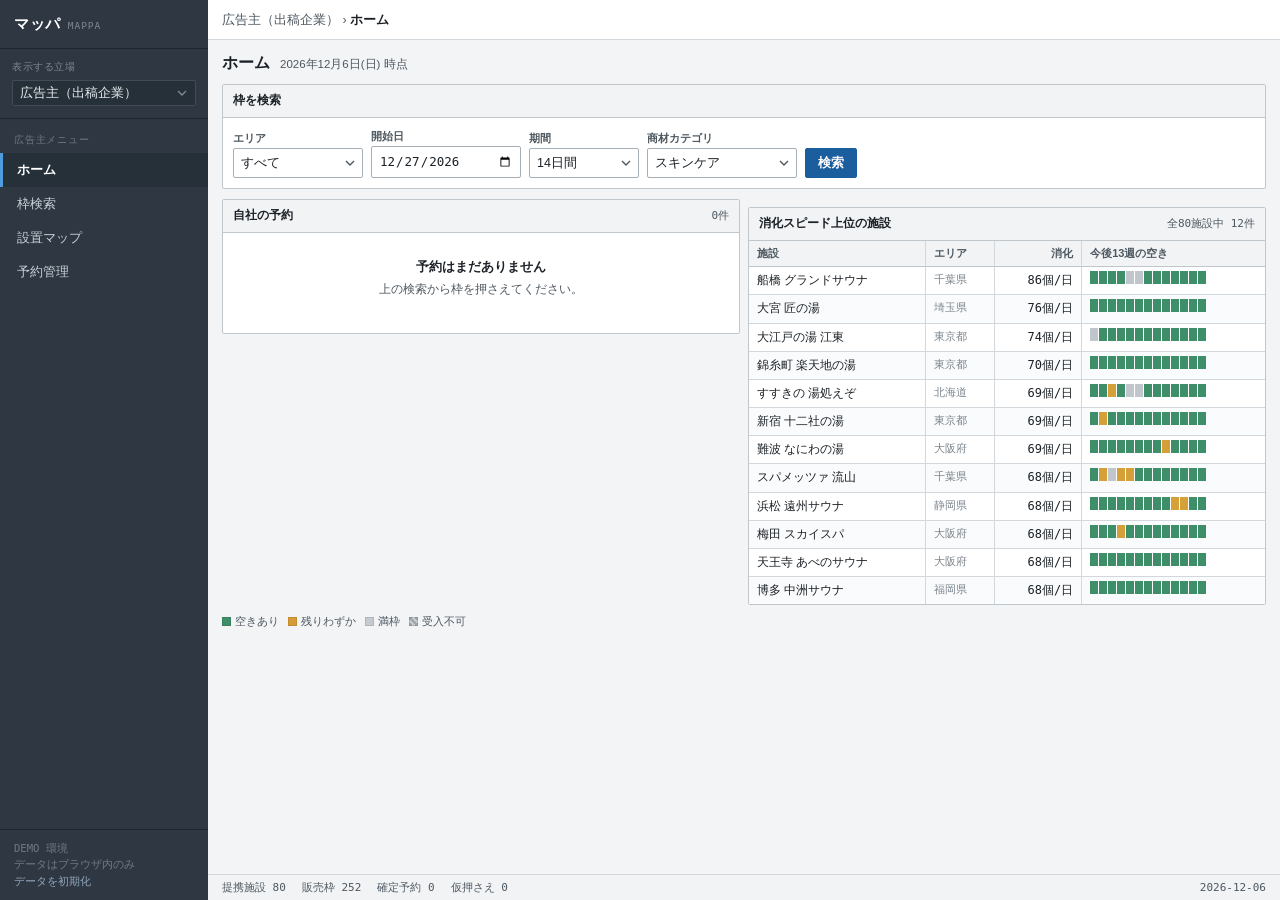
==== index.html @ 31c15dc3 "地図のレビュー指摘を修正 - 地図インスタンスを画面再描画から切り離し、作り直さない構造へ   Leaflet は map.remove() を呼ばない限り window の resize リスナが残" ====
<!doctype html>
<html lang="ja">
<head>
<meta charset="utf-8">
<meta name="viewport" content="width=device-width, initial-scale=1, viewport-fit=cover">
<title>マッパ ｜ 温浴施設プロモーション枠 予約管理</title>
<meta name="description" content="温浴施設のサンプリング枠・掲出枠の空き状況の確認、予約、決済、施設側の受入枠管理までを一元化する社内向け業務システムです。">
<meta name="robots" content="noindex, nofollow">
<meta name="theme-color" content="#1A2227">
<link rel="icon" href="data:image/svg+xml,%3Csvg xmlns='http://www.w3.org/2000/svg' viewBox='0 0 32 32'%3E%3Crect width='32' height='32' rx='4' fill='%231A2227'/%3E%3Ctext x='16' y='22' font-size='15' font-family='monospace' font-weight='bold' text-anchor='middle' fill='%23FFFFFF'%3EM%3C/text%3E%3C/svg%3E">
<link rel="stylesheet" href="./assets/styles.css?v=12">
</head>
<body>
<div id="app">
  <div class="wrap">
    <div class="skel" style="height:20px;width:180px;margin-bottom:12px"></div>
    <div class="skel" style="height:220px"></div>
  </div>
</div>
<div id="toast" role="status" aria-live="polite"></div>
<noscript>
  <div class="wrap"><div class="panel"><div class="panel-bd">
    <h3>JavaScript を有効にしてください</h3>
    <p class="muted">このシステムは JavaScript で動作します。</p>
  </div></div></div>
</noscript>
<script type="module" src="./assets/app.js?v=12"></script>
</body>
</html>
---- assets/styles.css ----
/* マッパ — 業務システムUI
   左サイドメニュー + ツールバー + 罫線グリッド + ステータスバー。 */

:root {
  color-scheme: light;

  --bg: #F2F4F6;
  --surface: #FFFFFF;
  --head: #F1F3F5;
  --head-2: #E8EBEE;
  --zebra: #FAFBFC;

  --ink: #1B2126;
  --ink-2: #4E5860;
  --ink-3: #7C858D;

  --line: #D3D8DD;
  --line-2: #BFC6CC;
  --line-3: #A6AEB6;

  --blue: #1B5E9E;
  --blue-d: #164F86;
  --blue-l: #E8F0F8;
  --blue-row: #EAF2FA;

  --ok: #1C7C4A;   --ok-bg: #E6F3EB;
  --warn: #8A5A08; --warn-bg: #FBF1DC;
  --bad: #A33227;  --bad-bg: #FAE9E7;
  --info: #1B5E9E; --info-bg: #E8F0F8;

  --side: #2F3742;
  --side-2: #263039;
  --side-ink: #C9D1D9;

  --r: 2px;
  --mono: ui-monospace, SFMono-Regular, "SF Mono", Menlo, Consolas, monospace;
  --sans: -apple-system, BlinkMacSystemFont, "Hiragino Kaku Gothic ProN", "Yu Gothic Medium",
          "Noto Sans JP", "Segoe UI", Meiryo, sans-serif;

  --sidew: 208px;
  --topbar: 40px;
  --statusbar: 26px;
}

* { box-sizing: border-box; }
@media (prefers-reduced-motion: reduce) { * { animation: none !important; transition: none !important; } }

html, body { height: 100%; }
body {
  margin: 0; background: var(--bg); color: var(--ink);
  font-family: var(--sans); font-size: 13px; line-height: 1.6;
  -webkit-font-smoothing: antialiased;
}
h1, h2, h3, h4 { margin: 0; line-height: 1.4; font-weight: 600; }
h1 { font-size: 16px; } h2 { font-size: 14px; } h3 { font-size: 13px; } h4 { font-size: 12px; }
p { margin: 0 0 9px; }
a { color: var(--blue); text-decoration: none; }
a:hover { text-decoration: underline; }
:focus-visible { outline: 2px solid var(--blue); outline-offset: 1px; }
img { max-width: 100%; }
[hidden] { display: none !important; }
.num, .mono { font-family: var(--mono); font-variant-numeric: tabular-nums; }
.muted { color: var(--ink-2); }
.dim { color: var(--ink-3); }
.tiny { font-size: 11px; }
.center { text-align: center; } .right { text-align: right; } .nowrap { white-space: nowrap; }

/* ================= アプリシェル ================= */
#app { min-height: 100%; }
.app { display: grid; grid-template-columns: var(--sidew) minmax(0, 1fr); min-height: 100vh; }

.side {
  background: var(--side); color: var(--side-ink); display: flex; flex-direction: column;
  position: sticky; top: 0; height: 100vh; overflow-y: auto;
}
.side-brand {
  padding: 12px 14px; border-bottom: 1px solid #1D242B; display: flex;
  align-items: baseline; gap: 7px; color: #fff; font-size: 15px; font-weight: 700; letter-spacing: .04em;
}
.side-brand span { font-family: var(--mono); font-size: 9.5px; color: #7C8894; font-weight: 400; letter-spacing: .1em; }
.side-role { padding: 10px 12px 12px; border-bottom: 1px solid #1D242B; }
.side-role .lb { font-size: 10px; color: #7C8894; letter-spacing: .06em; display: block; margin-bottom: 5px; }
.side-role select {
  width: 100%; background: var(--side-2); color: #E6EAEE; border: 1px solid #414C58;
  border-radius: var(--r); padding: 5px 7px; font-family: inherit; font-size: 12.5px;
  appearance: none;
  background-image: url("data:image/svg+xml,%3Csvg xmlns='http://www.w3.org/2000/svg' width='10' height='6'%3E%3Cpath d='M1 1l4 4 4-4' stroke='%237C8894' stroke-width='1.4' fill='none'/%3E%3C/svg%3E");
  background-repeat: no-repeat; background-position: right 8px center;
}
.side-group {
  padding: 13px 14px 5px; font-size: 10px; color: #6F7A86; letter-spacing: .08em;
}
.side nav a {
  display: flex; align-items: center; gap: 8px; padding: 7px 14px; color: var(--side-ink);
  font-size: 12.5px; border-left: 3px solid transparent;
}
.side nav a:hover { background: var(--side-2); color: #fff; text-decoration: none; }
.side nav a.on { background: var(--side-2); color: #fff; border-left-color: #4E9BE0; font-weight: 700; }
.side nav a .cnt { margin-left: auto; font-family: var(--mono); font-size: 10.5px; color: #7C8894; }
.side-foot {
  margin-top: auto; padding: 10px 14px; border-top: 1px solid #1D242B;
  font-size: 10.5px; color: #6F7A86; font-family: var(--mono);
}
.side-foot a { color: #8FA6BC; }

.main { display: flex; flex-direction: column; min-width: 0; }
.topbar {
  height: var(--topbar); background: var(--surface); border-bottom: 1px solid var(--line);
  display: flex; align-items: center; gap: 10px; padding: 0 14px; position: sticky; top: 0; z-index: 40;
}
.topbar .crumbs { font-size: 12.5px; color: var(--ink-2); }
.topbar .crumbs b { color: var(--ink); font-weight: 600; }
.topbar .sp { flex: 1; }
.topbar .meta { font-family: var(--mono); font-size: 11px; color: var(--ink-3); }
.content { flex: 1; padding: 12px 14px 20px; min-width: 0; }
.statusbar {
  height: var(--statusbar); background: var(--head); border-top: 1px solid var(--line);
  display: flex; align-items: center; gap: 16px; padding: 0 14px;
  font-size: 11px; color: var(--ink-2); font-family: var(--mono);
  position: sticky; bottom: 0; z-index: 30;
}
.statusbar .sp { flex: 1; }

@media (max-width: 860px) {
  .app { grid-template-columns: 1fr; }
  .side { position: static; height: auto; }
  .side nav { display: flex; flex-wrap: wrap; }
  .side nav a { border-left: 0; border-bottom: 3px solid transparent; padding: 8px 12px; }
  .side nav a.on { border-left: 0; border-bottom-color: #4E9BE0; }
  .side-group { display: none; }
  .side-foot { display: none; }
}

/* ================= 見出し・ツールバー ================= */
.page-head { display: flex; align-items: baseline; gap: 10px; margin-bottom: 10px; flex-wrap: wrap; }
.page-head h1 { font-size: 16px; }
.page-head .sub { font-size: 11.5px; color: var(--ink-2); }
.crumb { font-size: 11.5px; color: var(--ink-3); margin-bottom: 7px; }
.wrap { max-width: 1500px; }
.wrap-narrow { max-width: 860px; }
.row { display: flex; gap: 8px; align-items: center; }
.row-wrap { flex-wrap: wrap; }
.spread { display: flex; justify-content: space-between; align-items: center; gap: 10px; }
.stack { display: grid; gap: 8px; }
.grid2 { display: grid; grid-template-columns: 1fr 1fr; gap: 8px; align-items: start; }
@media (max-width: 700px) { .grid2 { grid-template-columns: 1fr; } }

/* ================= パネル ================= */
.panel { background: var(--surface); border: 1px solid var(--line-2); border-radius: var(--r); }
.panel + .panel { margin-top: 8px; }
.panel-hd {
  display: flex; align-items: center; gap: 8px; padding: 6px 10px; min-height: 30px;
  background: var(--head); border-bottom: 1px solid var(--line-2);
  font-size: 12px; font-weight: 700; color: var(--ink);
}
.panel-hd .count { margin-left: auto; font-family: var(--mono); font-size: 11px; color: var(--ink-2); font-weight: 400; }
.panel-bd { padding: 10px; }
.panel-bd.flush { padding: 0; }
.card { background: var(--surface); border: 1px solid var(--line-2); border-radius: var(--r); padding: 10px; }
.toolbar {
  display: flex; align-items: flex-end; gap: 10px; flex-wrap: wrap;
  padding: 8px 10px; background: var(--head); border-bottom: 1px solid var(--line-2);
}
.toolbar .sp { flex: 1; }

/* ================= ボタン ================= */
.btn {
  display: inline-flex; align-items: center; justify-content: center; gap: 5px;
  padding: 5px 12px; border-radius: var(--r); border: 1px solid var(--blue);
  font-size: 12.5px; font-weight: 600; cursor: pointer; font-family: inherit;
  background: var(--blue); color: #fff; white-space: nowrap; line-height: 1.5; min-height: 26px;
}
.btn:hover { background: var(--blue-d); border-color: var(--blue-d); color: #fff; text-decoration: none; }
.btn:active { background: #123F6D; }
.btn[disabled] { background: #E4E7EA; border-color: var(--line-2); color: var(--ink-3); cursor: not-allowed; }
.btn-ghost { background: var(--surface); color: var(--ink); border-color: var(--line-2); }
.btn-ghost:hover { background: var(--head); color: var(--ink); border-color: var(--line-3); }
.btn-danger { background: var(--bad); border-color: var(--bad); }
.btn-danger:hover { background: #8A2A20; border-color: #8A2A20; }
.btn-sm { padding: 2px 8px; font-size: 11.5px; min-height: 22px; }
.btn-lg { padding: 8px 16px; font-size: 13px; width: 100%; }
.btngroup { display: inline-flex; }
.btngroup .btn { border-radius: 0; margin-left: -1px; }
.btngroup .btn:first-child { border-radius: var(--r) 0 0 var(--r); margin-left: 0; }
.btngroup .btn:last-child { border-radius: 0 var(--r) var(--r) 0; }

/* ================= タグ ================= */
.tag {
  display: inline-flex; align-items: center; gap: 3px; padding: 0 5px;
  border-radius: var(--r); font-size: 10.5px; font-weight: 700; line-height: 17px;
  background: #EDF0F2; color: var(--ink-2); border: 1px solid var(--line-2); white-space: nowrap;
}
.tag-accent { background: var(--blue-l); color: var(--blue); border-color: #B6CDE3; }
.tag-ok { background: var(--ok-bg); color: var(--ok); border-color: #ADD3BE; }
.tag-warn { background: var(--warn-bg); color: var(--warn); border-color: #DFC694; }
.tag-danger { background: var(--bad-bg); color: var(--bad); border-color: #E2B7B1; }
.tag-info { background: var(--info-bg); color: var(--info); border-color: #B6CDE3; }
.tag-plain { background: none; border-color: var(--line); color: var(--ink-3); font-weight: 400; }

/* ================= フォーム ================= */
label.f { display: block; font-size: 10.5px; font-weight: 700; color: var(--ink-2); margin-bottom: 2px; }
.inp, select.inp, textarea.inp {
  width: 100%; padding: 4px 7px; border-radius: var(--r);
  border: 1px solid var(--line-3); background: var(--surface); color: var(--ink);
  font-family: inherit; font-size: 12.5px; line-height: 1.6; min-height: 26px;
}
.inp:focus { outline: none; border-color: var(--blue); box-shadow: 0 0 0 2px var(--blue-l); }
input[type="date"].inp, input[type="number"].inp { font-family: var(--mono); }
select.inp { appearance: none; padding-right: 22px;
  background-image: url("data:image/svg+xml,%3Csvg xmlns='http://www.w3.org/2000/svg' width='10' height='6'%3E%3Cpath d='M1 1l4 4 4-4' stroke='%234E5860' stroke-width='1.4' fill='none'/%3E%3C/svg%3E");
  background-repeat: no-repeat; background-position: right 7px center; }
.chips { display: flex; flex-wrap: wrap; gap: 3px; }
.chip {
  padding: 2px 8px; border-radius: var(--r); border: 1px solid var(--line-2);
  background: var(--surface); font-size: 11.5px; cursor: pointer; font-family: inherit;
  color: var(--ink-2); line-height: 1.7;
}
.chip:hover { background: var(--head); border-color: var(--line-3); }
.chip.on { background: var(--blue); border-color: var(--blue); color: #fff; font-weight: 700; }
.stepper { display: inline-flex; border: 1px solid var(--line-3); border-radius: var(--r); overflow: hidden; background: var(--surface); }
.stepper button { width: 22px; border: 0; background: var(--head); cursor: pointer; font-size: 12px; color: var(--ink-2); font-family: inherit; }
.stepper button:hover:not([disabled]) { background: var(--head-2); }
.stepper button[disabled] { color: var(--line-2); cursor: not-allowed; }
.stepper span { min-width: 28px; text-align: center; font-family: var(--mono); font-weight: 700; padding: 2px 0; }
.check { display: inline-flex; align-items: center; gap: 5px; cursor: pointer; font-size: 12.5px; }

/* ================= 注意帯 ================= */
.note { padding: 6px 10px; border-radius: var(--r); font-size: 12px; line-height: 1.6; border: 1px solid; }
.note-info { background: var(--info-bg); border-color: #B6CDE3; color: #17497A; }
.note-warn { background: var(--warn-bg); border-color: #DFC694; color: #754C06; }
.note-danger { background: var(--bad-bg); border-color: #E2B7B1; color: #8A2A20; }
.note-ok { background: var(--ok-bg); border-color: #ADD3BE; color: #16653B; }
.note .lb { font-family: var(--mono); font-size: 10px; letter-spacing: .05em; margin-right: 5px; font-weight: 700; }

/* ================= 表（罫線グリッド） ================= */
.tablewrap { overflow-x: auto; }
table.t { width: 100%; border-collapse: collapse; font-size: 12px; }
table.t th, table.t td {
  padding: 4px 8px; text-align: left; vertical-align: top;
  border-right: 1px solid var(--line); border-bottom: 1px solid var(--line);
}
table.t th:last-child, table.t td:last-child { border-right: 0; }
table.t thead th {
  background: var(--head); font-size: 11px; color: var(--ink-2); font-weight: 700;
  white-space: nowrap; border-bottom: 1px solid var(--line-2); position: sticky; top: 0; z-index: 2;
}
table.t tbody tr:nth-child(even) { background: var(--zebra); }
table.t tbody tr:hover { background: var(--blue-row); }
table.t tbody tr:last-child td { border-bottom: 0; }
table.t td.n, table.t th.n { text-align: right; font-family: var(--mono); font-variant-numeric: tabular-nums; white-space: nowrap; }
table.t td.k { font-family: var(--mono); font-size: 11px; color: var(--ink-2); white-space: nowrap; }
table.t.rows tbody tr { cursor: pointer; }
table.t th.w-act, table.t td.w-act { width: 1%; white-space: nowrap; }
table.kv th { width: 128px; background: var(--head); font-weight: 600; font-size: 11.5px; color: var(--ink-2); }
.scrolly { max-height: 420px; overflow-y: auto; }

/* ================= ヒートマップ ================= */
.heat { display: inline-flex; gap: 1px; align-items: center; }
.heat i { width: 8px; height: 13px; display: block; flex: none; background: #DDE1E5; }
.heat i[data-s="open"] { background: #3E8E6A; }
.heat i[data-s="low"] { background: #D6A038; }
.heat i[data-s="full"] { background: #C0C6CC; }
.heat i[data-s="blocked"] { background: repeating-linear-gradient(45deg, #9AA2AA 0 2px, #C4CAD0 2px 4px); }
.legend { display: flex; gap: 9px; flex-wrap: wrap; font-size: 10.5px; color: var(--ink-2); align-items: center; }
.legend span { display: inline-flex; align-items: center; gap: 4px; }
.legend i { width: 9px; height: 9px; display: inline-block; border: 1px solid rgba(0,0,0,.1); }

.thumb {
  width: 26px; height: 26px; flex: none; border-radius: var(--r); border: 1px solid rgba(0,0,0,.15);
  display: grid; place-items: center; font-family: var(--mono); font-size: 9.5px; color: #fff; font-weight: 700;
}

/* ================= 検索・詳細 ================= */
.searchlayout { display: grid; grid-template-columns: 196px minmax(0,1fr); gap: 8px; align-items: start; }
@media (max-width: 900px) { .searchlayout { grid-template-columns: 1fr; } }
.filters { position: sticky; top: calc(var(--topbar) + 8px); }
@media (max-width: 900px) { .filters { position: static; } }
.fgroup { padding: 7px 10px; border-bottom: 1px solid var(--line); }
.fgroup:last-child { border-bottom: 0; }
.fgroup > h4 { font-size: 10.5px; color: var(--ink-2); margin-bottom: 4px; }

.dlayout { display: grid; grid-template-columns: minmax(0,1fr) 288px; gap: 8px; align-items: start; }
@media (max-width: 980px) { .dlayout { grid-template-columns: 1fr; } }
.widget { position: sticky; top: calc(var(--topbar) + 8px); }
.price-row { display: flex; justify-content: space-between; font-size: 12px; padding: 2px 0; gap: 8px; }
.price-row .num { font-family: var(--mono); }
.price-row.total { border-top: 1px solid var(--line-2); margin-top: 4px; padding-top: 6px; font-weight: 700; font-size: 13.5px; }
.bar { display: grid; grid-template-columns: 50px minmax(0,1fr) 38px; gap: 6px; align-items: center; margin-bottom: 2px; font-size: 11px; }
.bar .track { height: 11px; background: #E7EAED; border: 1px solid var(--line); }
.bar .fill { height: 100%; background: var(--blue); }
.bar .fill.alt { background: #7C93A8; }
.bar .v { text-align: right; font-family: var(--mono); color: var(--ink-2); }

/* ================= カレンダー ================= */
.cal-hd { display: flex; align-items: center; justify-content: space-between; margin-bottom: 5px; gap: 8px; }
.cal-hd b { font-family: var(--mono); font-size: 12.5px; }
.cal-nav { display: flex; }
.cal-nav button {
  width: 22px; height: 22px; border: 1px solid var(--line-2); background: var(--surface);
  cursor: pointer; color: var(--ink-2); font-size: 10px; font-family: inherit;
}
.cal-nav button:first-child { border-radius: var(--r) 0 0 var(--r); border-right: 0; }
.cal-nav button:last-child { border-radius: 0 var(--r) var(--r) 0; }
.cal-nav button:hover:not([disabled]) { background: var(--head); }
.cal-nav button[disabled] { color: var(--line-2); cursor: not-allowed; }
.cal-grid {
  display: grid; grid-template-columns: repeat(7, 1fr); grid-template-rows: 17px;
  grid-auto-rows: 40px; gap: 1px; background: var(--line-2); border: 1px solid var(--line-2);
}
.cal-wd { text-align: center; font-size: 10px; color: var(--ink-2); background: var(--head); font-weight: 700; line-height: 17px; }
.cal-wd.sat { color: #1B5E9E; } .cal-wd.sun { color: #A33227; }
.cell {
  border: 0; background: var(--surface); padding: 1px 2px; cursor: pointer; height: 100%;
  display: flex; flex-direction: column; align-items: center; justify-content: center;
  font-size: 10.5px; font-family: inherit; position: relative; overflow: hidden; color: var(--ink);
}
.cell .d { font-family: var(--mono); font-weight: 700; line-height: 1.2; font-size: 11px; }
.cell .s { font-size: 9.5px; line-height: 1.25; }
.cell.empty { background: var(--head); cursor: default; pointer-events: none; height: auto; }
.cell[data-s="open"] { background: #E9F3ED; color: #16653B; }
.cell[data-s="low"] { background: #FBF1DC; color: #754C06; }
.cell[data-s="full"] { background: #E7EAED; color: var(--ink-3); }
.cell[data-s="blocked"] { background: repeating-linear-gradient(45deg, #DCE0E4 0 3px, #EBEEF0 3px 6px); color: var(--ink-3); }
.cell[data-s="lead"], .cell[data-s="out"] { background: #F6F7F8; color: #B4BAC0; cursor: not-allowed; }
.cell:not([data-s="lead"]):not([data-s="out"]):hover { outline: 2px solid var(--blue); outline-offset: -2px; }
.cell.sel { background: var(--blue) !important; color: #fff !important; }
.cell.inrange { background: var(--blue-l) !important; color: var(--blue) !important; }
.cell.mine::after { content: ''; position: absolute; bottom: 2px; width: 11px; height: 2px; background: var(--warn); }

.tabs { display: flex; flex-wrap: wrap; border-bottom: 1px solid var(--line-2); margin-bottom: 8px; }
.tab {
  padding: 4px 11px; border: 1px solid transparent; border-bottom: 0; background: none;
  cursor: pointer; font-size: 11.5px; color: var(--ink-2); font-family: inherit; margin-bottom: -1px;
}
.tab:hover { background: var(--head); color: var(--ink); }
.tab.on { background: var(--surface); border-color: var(--line-2); border-bottom: 1px solid var(--surface); color: var(--blue); font-weight: 700; }

/* ================= 申込 ================= */
.steps { display: flex; align-items: center; gap: 5px; flex-wrap: wrap; font-size: 11.5px; }
.steps .st { display: flex; align-items: center; gap: 4px; color: var(--ink-3); }
.steps .st i {
  font-family: var(--mono); font-style: normal; font-size: 10px; width: 17px; height: 17px;
  display: grid; place-items: center; border: 1px solid var(--line-2); background: var(--surface);
}
.steps .st.on { color: var(--ink); font-weight: 700; }
.steps .st.on i { background: var(--blue); border-color: var(--blue); color: #fff; }
.steps .st.done i { background: var(--ok-bg); border-color: #ADD3BE; color: var(--ok); }
.steps .sep { width: 12px; height: 1px; background: var(--line-2); }

.countdown {
  display: inline-flex; align-items: center; gap: 5px; padding: 2px 8px; border-radius: var(--r);
  background: var(--info-bg); border: 1px solid #B6CDE3; color: #17497A;
  font-size: 11.5px; font-family: var(--mono); font-weight: 700;
}
.countdown.warn { background: var(--warn-bg); border-color: #DFC694; color: #754C06; }
.countdown.danger { background: var(--bad-bg); border-color: #E2B7B1; color: #8A2A20; }

/* ================= 施設側 ================= */
.fac-shell { max-width: 760px; }
.task {
  display: flex; align-items: center; gap: 9px; padding: 7px 10px; background: var(--surface);
  border: 1px solid var(--line-2); border-left: 3px solid var(--warn); border-radius: var(--r);
  cursor: pointer; text-align: left; width: 100%; font-family: inherit; font-size: 12px; color: var(--ink);
}
.task:hover { background: var(--blue-row); }
.task .lb { font-family: var(--mono); font-size: 9.5px; letter-spacing: .05em; color: var(--warn); flex: none; font-weight: 700; }
.task .tx { min-width: 0; flex: 1; }
.task .tx b { display: block; font-size: 12.5px; }
.task .tx span { font-size: 11px; color: var(--ink-2); }
.task .ar { color: var(--ink-3); flex: none; font-family: var(--mono); }

.sheet-bg { position: fixed; inset: 0; background: rgba(27,33,38,.45); z-index: 100; display: flex; align-items: center; justify-content: center; padding: 16px; }
.sheet { background: var(--surface); width: 100%; max-width: 440px; border: 1px solid var(--line-3); border-radius: var(--r); padding: 12px; max-height: 88vh; overflow-y: auto; box-shadow: 0 8px 28px rgba(27,33,38,.22); }
.sheet .handle { display: none; }
@media (max-width: 600px) {
  .sheet-bg { align-items: flex-end; padding: 0; }
  .sheet { max-width: none; border-radius: 0; border-bottom: 0; padding: 12px 12px 20px; }
}
.bigbtn {
  width: 100%; padding: 9px 11px; border: 1px solid var(--line-2); border-radius: var(--r);
  background: var(--surface); font-family: inherit; font-size: 12.5px; font-weight: 600;
  cursor: pointer; color: var(--ink); text-align: left; margin-bottom: 5px;
}
.bigbtn:hover { background: var(--head); border-color: var(--line-3); }
.bigbtn.danger { color: var(--bad); }
.bigbtn.danger:hover { background: var(--bad-bg); border-color: #E2B7B1; }

/* ================= KPI ================= */
.kpis { display: grid; grid-template-columns: repeat(5, 1fr); gap: 8px; margin-bottom: 8px; }
@media (max-width: 1080px) { .kpis { grid-template-columns: repeat(3, 1fr); } }
@media (max-width: 620px) { .kpis { grid-template-columns: repeat(2, 1fr); } }
.kpi { background: var(--surface); border: 1px solid var(--line-2); border-radius: var(--r); padding: 7px 10px; }
.kpi .lbl { font-size: 10.5px; color: var(--ink-2); }
.kpi .val { font-family: var(--mono); font-size: 19px; font-weight: 700; line-height: 1.25; }
.kpi .sub { font-size: 10px; color: var(--ink-3); font-family: var(--mono); }

/* ================= マップ ================= */
.maplayout { display: grid; grid-template-columns: minmax(0,1fr) 316px; gap: 8px; align-items: start; }
@media (max-width: 980px) { .maplayout { grid-template-columns: 1fr; } }
.lmap-slot { width: 100%; }
.lmap { width: 100%; height: 560px; background: #E8ECEF; }
@media (max-width: 980px) { .lmap { height: 380px; } }
.lmap .empty { padding: 60px 20px; }
.lmap .leaflet-container { font-family: var(--sans); }
.mkbox {
  width: 22px; height: 22px; display: grid; place-items: center; border-radius: var(--r);
  border: 1.5px solid #1B2126; font-family: var(--mono); font-size: 11px; font-weight: 700;
  box-shadow: 0 1px 2px rgba(0,0,0,.25); cursor: pointer;
}
.mkbox.off { opacity: .35; }
.mkbox.sel { outline: 2px solid var(--blue); outline-offset: 2px; }
.leaflet-tooltip.mklabel {
  background: rgba(255,255,255,.92); border: 1px solid var(--line-2); color: var(--ink);
  font-size: 11px; padding: 0 4px; border-radius: var(--r); box-shadow: none;
}
.leaflet-tooltip.mklabel::before { display: none; }
.leaflet-control-attribution { font-size: 10px; }
.maplegend {
  padding: 5px 10px; border-top: 1px solid var(--line); background: var(--head);
  display: flex; justify-content: space-between; align-items: center; gap: 10px; flex-wrap: wrap;
}
.maphint { font-size: 10px; color: var(--ink-3); white-space: nowrap; }

.zone { border-bottom: 1px solid var(--line); }
.zone:last-child { border-bottom: 0; }
.zone-hd {
  display: flex; justify-content: space-between; align-items: baseline; gap: 8px;
  padding: 4px 10px; background: var(--head); font-size: 11px; font-weight: 700; color: var(--ink-2);
}
.zone-slot { padding: 6px 10px; border-top: 1px dashed var(--line); }
.zone-slot:first-of-type { border-top: 0; }
.placed {
  display: flex; align-items: center; gap: 5px; margin-top: 3px;
  padding: 2px 6px; background: var(--zebra); border-left: 2px solid var(--line-3); border-radius: var(--r);
}
.placed.own { background: var(--blue-l); border-left-color: var(--blue); }
.mx {
  display: inline-grid; place-items: center; width: 17px; height: 17px; border-radius: var(--r);
  background: #C9D0D6; color: var(--ink); font-family: var(--mono); font-size: 10.5px; font-weight: 700;
}
.mx.own { background: var(--blue); color: #fff; }

/* ================= その他 ================= */
.empty { text-align: center; padding: 26px 14px; color: var(--ink-2); }
.empty h3 { font-size: 12.5px; margin-bottom: 4px; color: var(--ink); }
.empty p { font-size: 11.5px; }

#toast {
  position: fixed; left: 50%; bottom: 36px; transform: translateX(-50%);
  background: #1B2126; color: #fff; padding: 6px 13px; border-radius: var(--r);
  font-size: 12px; z-index: 200; opacity: 0; pointer-events: none; transition: opacity .12s;
  max-width: 90vw; border: 1px solid #000;
}
#toast.on { opacity: 1; }
.skel { background: #E4E7EA; }
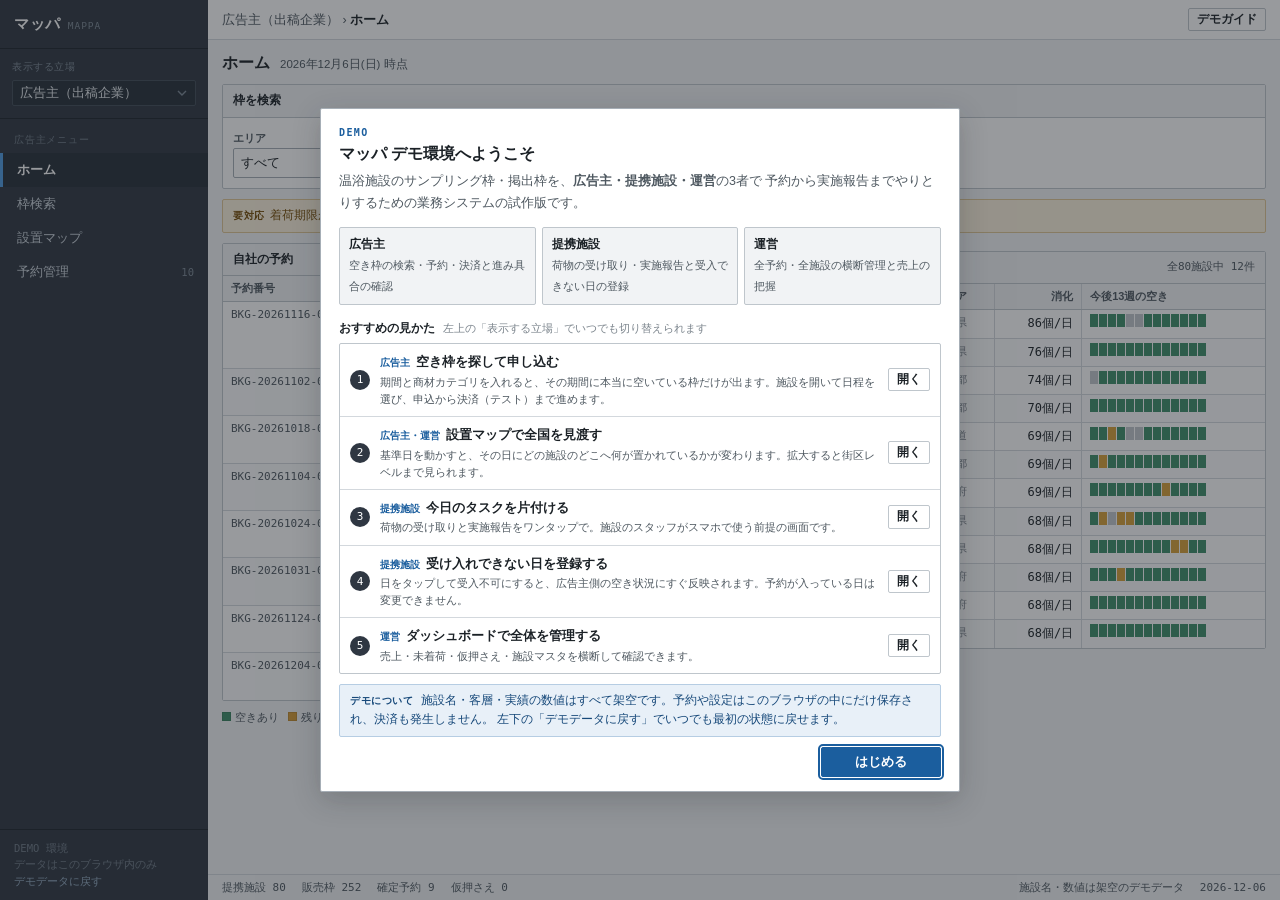
==== commit eb64279a: "先方デモ向けに調整（デモガイド・初期データ・架空の施設名） - 初回表示でデモガイドを出し、右上のボタンでいつでも再表示できるようにした - 終了済み・実施中・これからの予約を含むデモ用の初期データを" ====
--- a/index.html
+++ b/index.html
@@ -8,7 +8,7 @@
 <meta name="robots" content="noindex, nofollow">
 <meta name="theme-color" content="#1A2227">
 <link rel="icon" href="data:image/svg+xml,%3Csvg xmlns='http://www.w3.org/2000/svg' viewBox='0 0 32 32'%3E%3Crect width='32' height='32' rx='4' fill='%231A2227'/%3E%3Ctext x='16' y='22' font-size='15' font-family='monospace' font-weight='bold' text-anchor='middle' fill='%23FFFFFF'%3EM%3C/text%3E%3C/svg%3E">
-<link rel="stylesheet" href="./assets/styles.css?v=12">
+<link rel="stylesheet" href="./assets/styles.css?v=17">
 </head>
 <body>
 <div id="app">
@@ -24,6 +24,6 @@
     <p class="muted">このシステムは JavaScript で動作します。</p>
   </div></div></div>
 </noscript>
-<script type="module" src="./assets/app.js?v=12"></script>
+<script type="module" src="./assets/app.js?v=17"></script>
 </body>
 </html>
--- a/assets/styles.css
+++ b/assets/styles.css
@@ -398,7 +398,7 @@
 .maplayout { display: grid; grid-template-columns: minmax(0,1fr) 316px; gap: 8px; align-items: start; }
 @media (max-width: 980px) { .maplayout { grid-template-columns: 1fr; } }
 .lmap-slot { width: 100%; }
-.lmap { width: 100%; height: 560px; background: #E8ECEF; }
+.lmap { width: 100%; height: 560px; background: #E8ECEF; isolation: isolate; }
 @media (max-width: 980px) { .lmap { height: 380px; } }
 .lmap .empty { padding: 60px 20px; }
 .lmap .leaflet-container { font-family: var(--sans); }
@@ -453,3 +453,73 @@
 }
 #toast.on { opacity: 1; }
 .skel { background: #E4E7EA; }
+
+/* ---- 入力エラー ---- */
+.ferr { display: block; font-size: 11px; color: var(--bad); margin-top: 2px; }
+.inp[aria-invalid="true"] { border-color: var(--bad); box-shadow: 0 0 0 2px var(--bad-bg); }
+
+/* ---- キーボード操作できる表の行 ---- */
+table.t tbody tr[role="button"]:focus-visible {
+  outline: 2px solid var(--blue); outline-offset: -2px; background: var(--blue-row);
+}
+
+/* ---- モバイル: サイドバーが縦に伸びて空白になるのを防ぐ ---- */
+@media (max-width: 860px) {
+  .app { display: block; min-height: 0; }
+  .side { position: static; height: auto; }
+  .cal-grid { grid-auto-rows: 46px; }
+  .content { padding: 10px 10px 16px; }
+}
+
+/* ---- 表の並び替え ---- */
+th.sortable { cursor: pointer; user-select: none; white-space: nowrap; }
+th.sortable:hover { background: var(--head-2); }
+th.sortable:focus-visible { outline: 2px solid var(--blue); outline-offset: -2px; }
+th.sortable.on { color: var(--blue); }
+.sarrow { margin-left: 3px; font-size: 9px; opacity: .45; }
+th.sortable.on .sarrow { opacity: 1; }
+
+/* ---- 地図のクラスタ ---- */
+.mkcluster {
+  width: 34px; height: 34px; border-radius: 50%; display: grid; place-items: center;
+  background: rgba(27,94,158,.92); border: 2px solid #fff; color: #fff;
+  font-family: var(--mono); line-height: 1; cursor: pointer;
+  box-shadow: 0 1px 4px rgba(0,0,0,.35);
+}
+.mkcluster.hit { background: rgba(163,50,39,.92); }
+.mkcluster b { font-size: 12px; font-weight: 700; }
+.mkcluster i { font-size: 9px; font-style: normal; opacity: .85; }
+
+/* ---------- デモガイド ---------- */
+.sheet.sheet-wide { max-width: 640px; padding: 16px 18px 14px; }
+.guide h2 { font-size: 16px; margin: 2px 0 6px; }
+.guide p { font-size: 12.5px; line-height: 1.75; color: var(--ink-2); margin: 0; }
+.guide-kicker { font-family: var(--mono); font-size: 10px; letter-spacing: .14em; color: var(--blue); font-weight: 700; }
+.guide-roles { display: grid; grid-template-columns: repeat(3, minmax(0, 1fr)); gap: 6px; margin-top: 12px; }
+.guide-roles div { border: 1px solid var(--line-2); background: var(--head); padding: 7px 9px; border-radius: var(--r); }
+.guide-roles b { display: block; font-size: 12px; margin-bottom: 1px; }
+.guide-roles span { font-size: 11px; color: var(--ink-2); line-height: 1.5; }
+.guide-steps-hd { margin-top: 14px; font-size: 11.5px; font-weight: 700; display: flex; align-items: baseline; gap: 8px; flex-wrap: wrap; }
+.guide-steps-hd span { font-weight: 400; font-size: 10.5px; color: var(--ink-3); }
+.guide-steps { list-style: none; margin: 6px 0 0; padding: 0; border: 1px solid var(--line-2); border-radius: var(--r); }
+.guide-steps li { display: flex; align-items: center; gap: 10px; padding: 8px 10px; border-top: 1px solid var(--line); }
+.guide-steps li:first-child { border-top: 0; }
+.guide-steps .n { flex: none; width: 20px; height: 20px; border-radius: 50%; background: var(--side); color: #fff;
+  font-family: var(--mono); font-size: 11px; display: grid; place-items: center; }
+.guide-steps .tx { flex: 1; min-width: 0; }
+.guide-steps .who { font-size: 10px; color: var(--blue); font-weight: 700; margin-right: 6px; }
+.guide-steps .tx b { font-size: 12.5px; }
+.guide-steps .d { display: block; font-size: 11px; color: var(--ink-2); line-height: 1.55; margin-top: 1px; }
+.guide-note { margin-top: 10px; }
+.guide-ft { display: flex; justify-content: flex-end; margin-top: 10px; }
+.guide-ft .btn { min-width: 120px; }
+@media (max-width: 620px) {
+  .guide-roles { grid-template-columns: 1fr; }
+  .guide-steps li { align-items: flex-start; }
+}
+
+/* ステータスバーは1行に保つ（狭い画面で折り返して高さを超えないように） */
+.statusbar { white-space: nowrap; overflow-x: auto; scrollbar-width: none; }
+.statusbar::-webkit-scrollbar { display: none; }
+.statusbar > span { flex: none; }
+@media (max-width: 620px) { .statusbar .sb-note { display: none; } }
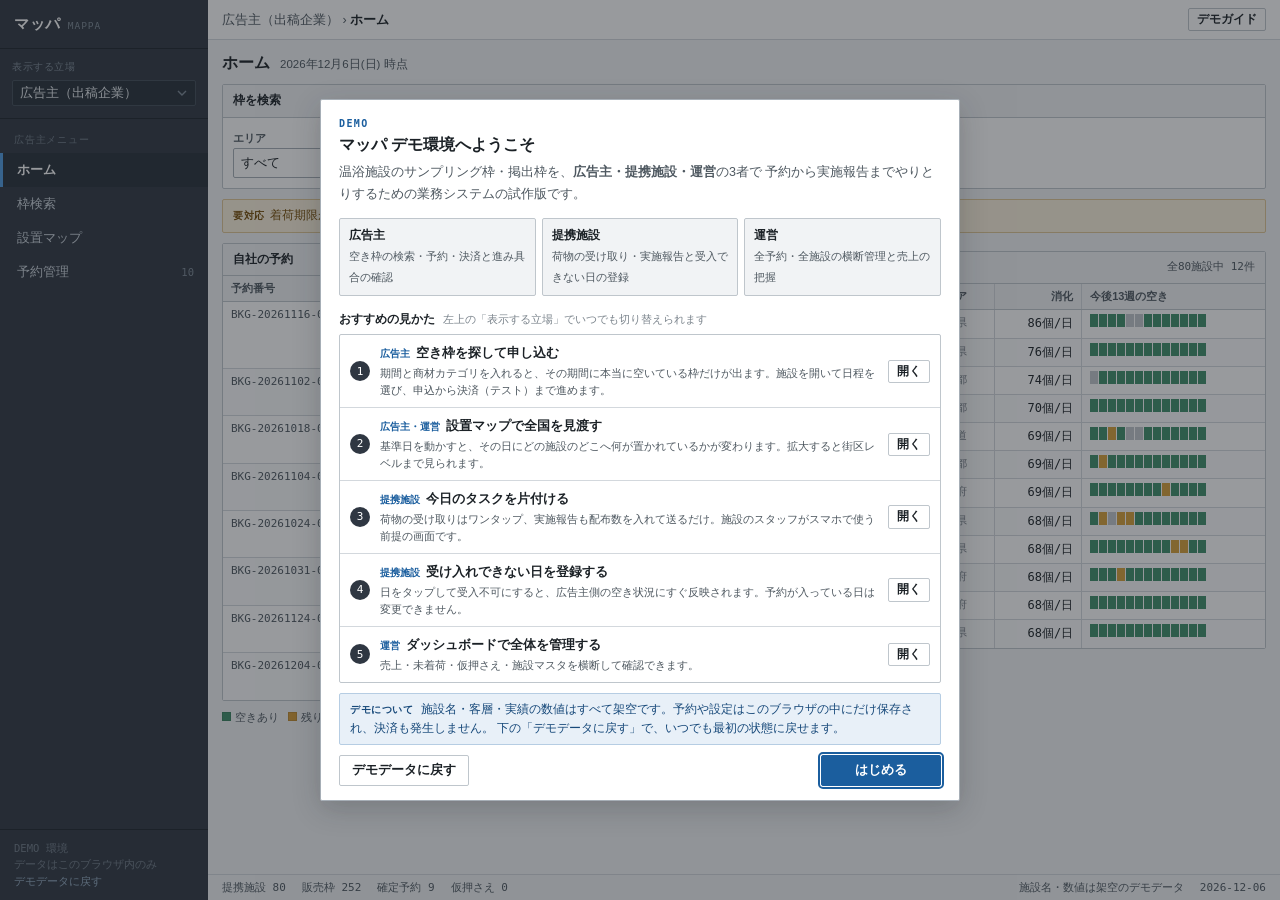
==== commit 3711624f: "デモガイドから「デモデータに戻す」を使えるようにした スマホではサイドバー下部（デモデータに戻す）が隠れるため、QRコードから 開いた人が初期状態に戻せなかった。デモガイドの下部にボタンを置き、 サイ" ====
--- a/index.html
+++ b/index.html
@@ -8,7 +8,7 @@
 <meta name="robots" content="noindex, nofollow">
 <meta name="theme-color" content="#1A2227">
 <link rel="icon" href="data:image/svg+xml,%3Csvg xmlns='http://www.w3.org/2000/svg' viewBox='0 0 32 32'%3E%3Crect width='32' height='32' rx='4' fill='%231A2227'/%3E%3Ctext x='16' y='22' font-size='15' font-family='monospace' font-weight='bold' text-anchor='middle' fill='%23FFFFFF'%3EM%3C/text%3E%3C/svg%3E">
-<link rel="stylesheet" href="./assets/styles.css?v=17">
+<link rel="stylesheet" href="./assets/styles.css?v=20">
 </head>
 <body>
 <div id="app">
@@ -24,6 +24,6 @@
     <p class="muted">このシステムは JavaScript で動作します。</p>
   </div></div></div>
 </noscript>
-<script type="module" src="./assets/app.js?v=17"></script>
+<script type="module" src="./assets/app.js?v=20"></script>
 </body>
 </html>
--- a/assets/styles.css
+++ b/assets/styles.css
@@ -511,7 +511,7 @@
 .guide-steps .tx b { font-size: 12.5px; }
 .guide-steps .d { display: block; font-size: 11px; color: var(--ink-2); line-height: 1.55; margin-top: 1px; }
 .guide-note { margin-top: 10px; }
-.guide-ft { display: flex; justify-content: flex-end; margin-top: 10px; }
+.guide-ft { display: flex; justify-content: space-between; gap: 8px; margin-top: 10px; }
 .guide-ft .btn { min-width: 120px; }
 @media (max-width: 620px) {
   .guide-roles { grid-template-columns: 1fr; }
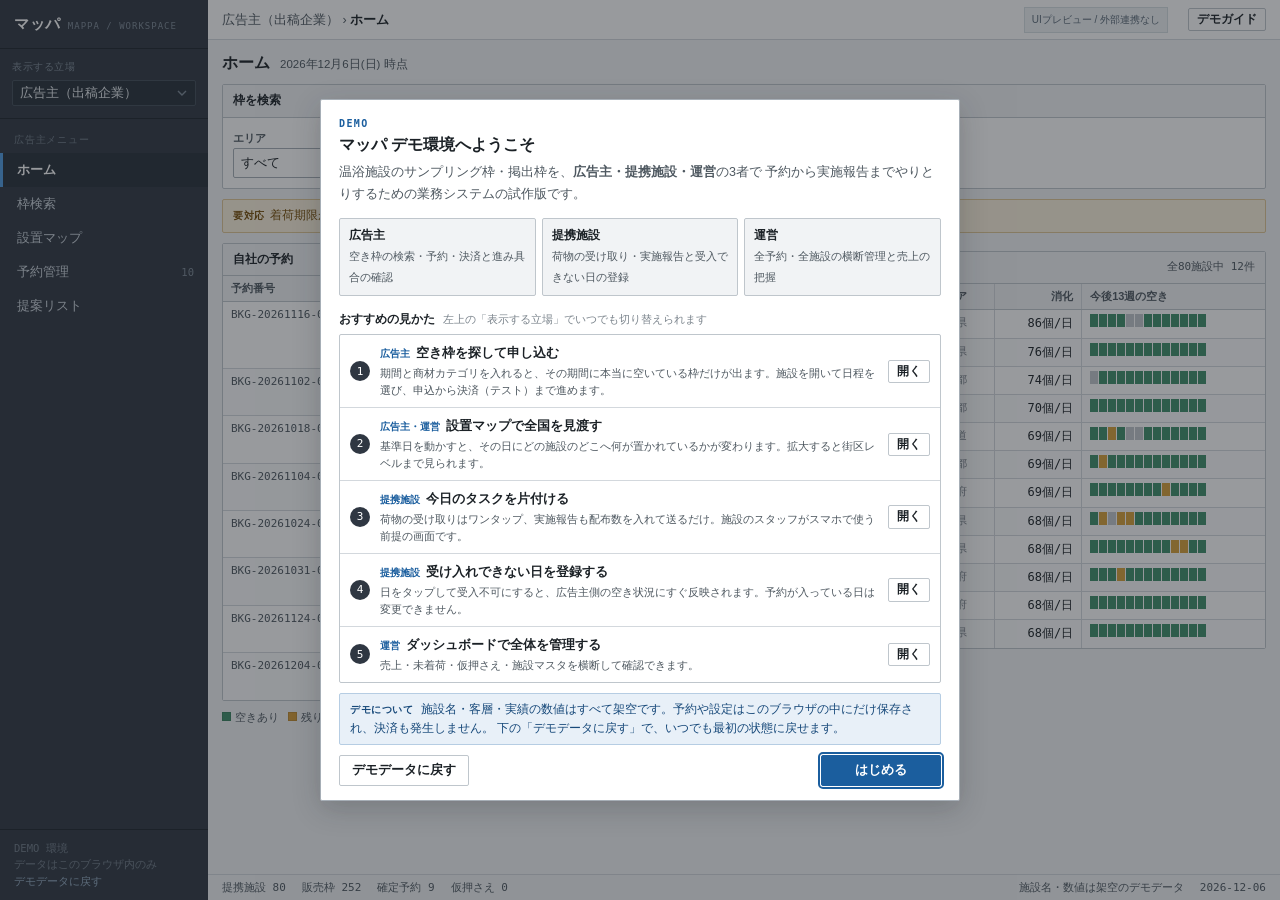
==== commit 0dd85762: "v2の施設外部予定・提案リスト・一般向け特典UIを追加" ====
--- a/index.html
+++ b/index.html
@@ -8,7 +8,7 @@
 <meta name="robots" content="noindex, nofollow">
 <meta name="theme-color" content="#1A2227">
 <link rel="icon" href="data:image/svg+xml,%3Csvg xmlns='http://www.w3.org/2000/svg' viewBox='0 0 32 32'%3E%3Crect width='32' height='32' rx='4' fill='%231A2227'/%3E%3Ctext x='16' y='22' font-size='15' font-family='monospace' font-weight='bold' text-anchor='middle' fill='%23FFFFFF'%3EM%3C/text%3E%3C/svg%3E">
-<link rel="stylesheet" href="./assets/styles.css?v=20">
+<link rel="stylesheet" href="./assets/styles.css?v=22">
 </head>
 <body>
 <div id="app">
@@ -24,6 +24,6 @@
     <p class="muted">このシステムは JavaScript で動作します。</p>
   </div></div></div>
 </noscript>
-<script type="module" src="./assets/app.js?v=20"></script>
+<script type="module" src="./assets/app.js?v=22"></script>
 </body>
 </html>
--- a/assets/styles.css
+++ b/assets/styles.css
@@ -523,3 +523,6 @@
 .statusbar::-webkit-scrollbar { display: none; }
 .statusbar > span { flex: none; }
 @media (max-width: 620px) { .statusbar .sb-note { display: none; } }
+
+/* v2 workspace: operational screens and consumer preview */
+.v2-demo{font-size:10px;color:#596875;background:#edf1f4;border:1px solid #d4dde2;padding:4px 7px;white-space:nowrap}.workspace-head{display:flex;justify-content:space-between;align-items:flex-start;gap:20px;margin:4px 0 22px}.workspace-kicker{font-size:10px;font-weight:700;letter-spacing:1.4px;color:#687985;margin-bottom:10px}.workspace-head h1{font-size:25px;letter-spacing:-.5px;margin:0 0 10px}.workspace-head p{color:#61717c;margin:0;line-height:1.8}.workspace-notice{background:#f1f5f7;border:1px solid #d5dfe5;border-left:3px solid #496777;padding:12px 16px;margin-bottom:20px;line-height:1.8;font-size:12px}.workspace-columns{display:grid;grid-template-columns:minmax(280px,.85fr) minmax(320px,1.3fr);gap:20px;align-items:start}.workspace-form{padding:20px;display:grid;gap:18px}.workspace-form label{display:grid;gap:7px;font-size:12px;font-weight:600}.workspace-form input,.workspace-form select{width:100%;min-height:39px;border:1px solid #bac6cd;background:#fff;padding:8px;font:inherit;color:#273740;border-radius:2px;box-sizing:border-box}.workspace-pair{display:grid;grid-template-columns:1fr 1fr;gap:12px}.workspace-privacy{background:#f3f6f4;border:1px solid #dae3dd;padding:13px;font-size:12px;line-height:1.8;color:#455c50}.workspace-privacy p{margin:5px 0 0}.workspace-error{color:#a22c25;margin:0}.workspace-error:empty{display:none}.workspace-empty{padding:42px 18px;text-align:center;color:#687985;line-height:1.9}.workspace-record{border-bottom:1px solid #dce3e7;padding:15px 2px}.workspace-record h3{font-size:15px;margin:10px 0}.workspace-record p{color:#61717c;font-size:12px}.workspace-record button{margin-left:10px}.workspace-watermark{border-top:1px solid #dce3e7;margin-top:22px;padding:17px 0;color:#536571;font-size:12px}.workspace-watermark span{float:right;font-size:10px}.workspace-toolbar{display:flex;gap:24px;align-items:center;padding-bottom:16px;font-size:12px}.workspace-toolbar span{margin-right:auto}.event-grid{display:grid;grid-template-columns:repeat(3,minmax(0,1fr));gap:20px}.event-card{background:white;border:1px solid #d0dadf}.event-art{height:180px;background:#e4eae5;display:flex;flex-direction:column;justify-content:space-between;padding:22px;color:#345547;border-bottom:1px solid #cbd7ce}.event-art strong{font-family:serif;font-size:26px;line-height:1.5}.event-art span{font-size:9px;letter-spacing:1px}.art-1{background:#e2e9ec;color:#3d5564}.art-2{background:#ede7da;color:#685b3b}.event-body{padding:20px}.event-body h2{font-size:17px;line-height:1.6;margin:12px 0 7px}.event-body p{font-size:12px;color:#64747d}.event-perk{border-top:1px solid #dce3e7;border-bottom:1px solid #dce3e7;padding:14px 0;margin:18px 0;display:grid;gap:7px}.event-perk span{font-size:10px;color:#6b7c85}.event-perk b{font-size:15px}.event-body button{width:100%}.preference-panel{max-width:620px}.side-brand span{font-size:9px;letter-spacing:1px}@media(max-width:1000px){.event-grid{grid-template-columns:repeat(2,minmax(0,1fr))}.workspace-columns{grid-template-columns:1fr}}@media(max-width:600px){.workspace-head h1{font-size:21px}.workspace-head>.tag,.v2-demo{display:none}.event-grid{grid-template-columns:1fr}.workspace-head{margin-top:12px}.workspace-pair{grid-template-columns:1fr}.workspace-toolbar{flex-wrap:wrap;gap:12px}.workspace-form{padding:15px}}
